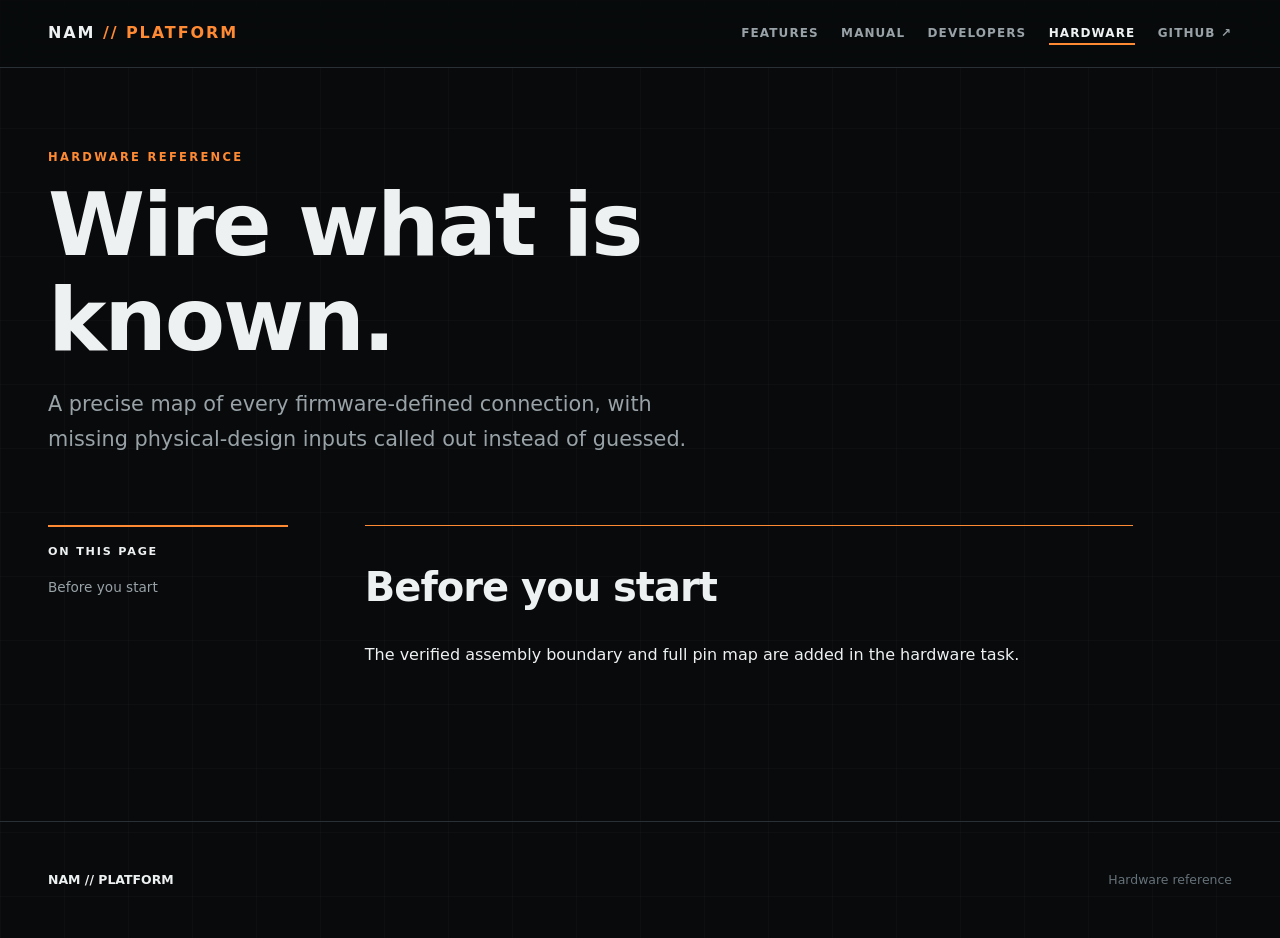
==== site/hardware.html @ f5b3e2e0 "feat: add static project site shell" ====
<!doctype html>
<html lang="en">
<head>
  <meta charset="utf-8">
  <meta name="viewport" content="width=device-width, initial-scale=1">
  <meta name="description" content="Verified pin map and assembly boundary for the NAM Platform Pedal.">
  <title>Hardware Guide · NAM Platform Pedal</title>
  <link rel="stylesheet" href="assets/site.css">
</head>
<body>
  <a class="skip-link" href="#content">Skip to content</a>
  <header class="site-header">
    <a class="wordmark" href="index.html">NAM <span>// PLATFORM</span></a>
    <button class="nav-toggle" type="button" aria-expanded="false" aria-controls="site-nav">Menu</button>
    <nav id="site-nav" aria-label="Primary">
      <a href="index.html">Features</a><a href="manual.html">Manual</a><a href="developers.html">Developers</a><a href="hardware.html" aria-current="page">Hardware</a><a href="https://github.com/balazsbencs/daisy-nam-pedal">GitHub <span aria-hidden="true">↗</span></a>
    </nav>
  </header>
  <main id="content">
    <div class="wrap page-hero"><div class="eyebrow">Hardware reference</div><h1>Wire what is known.</h1><p class="lede">A precise map of every firmware-defined connection, with missing physical-design inputs called out instead of guessed.</p></div>
    <div class="wrap docs-layout"><aside class="toc"><strong>On this page</strong><a href="#before-you-start">Before you start</a></aside><article class="doc-content"><section id="before-you-start"><h2>Before you start</h2><p>The verified assembly boundary and full pin map are added in the hardware task.</p></section></article></div>
  </main>
  <footer class="site-footer"><div class="footer-row"><strong>NAM // PLATFORM</strong><span>Hardware reference</span></div></footer>
  <script src="assets/site.js" defer></script>
</body>
</html>
---- site/assets/site.css ----
:root {
  color-scheme: dark;
  --bg: #080a0c;
  --surface: #101416;
  --surface-2: #171c1f;
  --surface-3: #20262a;
  --line: #293136;
  --line-bright: #424d53;
  --text: #eef1f2;
  --muted: #98a2a7;
  --dim: #667279;
  --orange: #ff8a34;
  --cyan: #4bd4d0;
  --green: #55de91;
  --red: #ff5e57;
  --yellow: #f6cd55;
  --content: 74rem;
  --reading: 48rem;
  --radius: .75rem;
}

* { box-sizing: border-box; }
html { scroll-behavior: smooth; }
body {
  margin: 0;
  background:
    linear-gradient(rgba(255,255,255,.018) 1px, transparent 1px),
    linear-gradient(90deg, rgba(255,255,255,.018) 1px, transparent 1px),
    var(--bg);
  background-size: 4rem 4rem;
  color: var(--text);
  font-family: Inter, ui-sans-serif, system-ui, -apple-system, BlinkMacSystemFont, "Segoe UI", sans-serif;
  line-height: 1.65;
}

img, svg { max-width: 100%; }
a { color: var(--cyan); text-underline-offset: .2em; }
a:hover { color: var(--text); }
button, input { font: inherit; }
:focus-visible { outline: 3px solid var(--orange); outline-offset: 3px; }
::selection { background: var(--cyan); color: #061011; }

.skip-link {
  position: fixed;
  left: 1rem;
  top: -5rem;
  z-index: 100;
  background: var(--orange);
  color: #111;
  padding: .7rem 1rem;
  font-weight: 800;
}
.skip-link:focus { top: 1rem; }

.site-header {
  position: sticky;
  top: 0;
  z-index: 50;
  display: flex;
  align-items: center;
  justify-content: space-between;
  min-height: 4.25rem;
  padding: 0 max(1.25rem, calc((100% - var(--content)) / 2));
  border-bottom: 1px solid var(--line);
  background: rgba(8,10,12,.9);
  backdrop-filter: blur(18px);
}
.wordmark {
  color: var(--text);
  font-weight: 900;
  letter-spacing: .12em;
  text-decoration: none;
}
.wordmark span { color: var(--orange); }
#site-nav { display: flex; gap: 1.4rem; align-items: center; }
#site-nav a {
  color: var(--muted);
  font-size: .75rem;
  font-weight: 750;
  letter-spacing: .09em;
  text-decoration: none;
  text-transform: uppercase;
}
#site-nav a:hover, #site-nav a[aria-current="page"] { color: var(--text); }
#site-nav a[aria-current="page"] { box-shadow: 0 2px var(--orange); }
.nav-toggle {
  display: none;
  min-width: 44px;
  min-height: 44px;
  border: 1px solid var(--line-bright);
  background: var(--surface);
  color: var(--text);
}

main { min-height: 70vh; }
.wrap { width: min(calc(100% - 2.5rem), var(--content)); margin-inline: auto; }
.narrow { width: min(calc(100% - 2.5rem), var(--reading)); margin-inline: auto; }
.section { padding-block: clamp(4rem, 8vw, 7rem); border-top: 1px solid var(--line); }
.section-number, .eyebrow {
  color: var(--orange);
  font-size: .72rem;
  font-weight: 850;
  letter-spacing: .2em;
  text-transform: uppercase;
}
.eyebrow.cyan, .section-number.cyan { color: var(--cyan); }
h1, h2, h3 { margin-top: 0; line-height: 1.08; letter-spacing: -.025em; }
h1 { font-size: clamp(3rem, 8vw, 6.7rem); }
h2 { font-size: clamp(2rem, 4.5vw, 3.8rem); }
h3 { font-size: 1.25rem; }
p.lede { max-width: 43rem; color: var(--muted); font-size: clamp(1.05rem, 2vw, 1.3rem); }
.muted { color: var(--muted); }

.hero { padding-block: clamp(4.5rem, 10vw, 9rem); overflow: hidden; }
.hero-grid { display: grid; grid-template-columns: 1.05fr .95fr; gap: clamp(2.5rem, 7vw, 7rem); align-items: center; }
.hero h1 { margin: .7rem 0 1.2rem; max-width: 8ch; }
.hero-actions { display: flex; flex-wrap: wrap; gap: .75rem; margin-top: 2rem; }
.button {
  display: inline-flex;
  align-items: center;
  justify-content: center;
  min-height: 48px;
  padding: .7rem 1.1rem;
  border: 1px solid var(--cyan);
  color: var(--cyan);
  font-size: .78rem;
  font-weight: 850;
  letter-spacing: .08em;
  text-decoration: none;
  text-transform: uppercase;
}
.button.primary { border-color: var(--orange); background: var(--orange); color: #101010; }
.button:hover { border-color: var(--text); background: var(--text); color: #101010; }

.pedal-preview {
  width: min(100%, 29rem);
  margin-inline: auto;
  padding: 1.5rem;
  border: 1px solid var(--line-bright);
  border-radius: 1.5rem;
  background: linear-gradient(145deg, #30363a, #15191c 58%);
  box-shadow: 0 2.2rem 5rem rgba(0,0,0,.55), inset 0 1px rgba(255,255,255,.08);
}
.preview-knobs { display: grid; grid-template-columns: repeat(5, 1fr); gap: .65rem; }
.preview-knob { color: var(--muted); font-size: .55rem; font-weight: 800; text-align: center; text-transform: uppercase; }
.preview-knob::before {
  content: "";
  display: block;
  width: clamp(2.1rem, 6vw, 3.1rem);
  aspect-ratio: 1;
  margin: 0 auto .4rem;
  border: .5rem solid #b5babd;
  border-radius: 50%;
  background: conic-gradient(from 40deg, #262b2e 0 87%, var(--orange) 87% 90%, #262b2e 90%);
  box-shadow: 0 .2rem .4rem #090a0b;
}
.preview-screen {
  width: 43%;
  aspect-ratio: 3 / 4;
  margin: 2rem auto;
  padding: .75rem;
  border: 2px solid #59666c;
  border-radius: .35rem;
  background: #030506;
  box-shadow: inset 0 0 1.6rem #000;
  font-family: ui-monospace, SFMono-Regular, Menlo, monospace;
}
.screen-head { display: flex; justify-content: space-between; color: var(--dim); font-size: .55rem; }
.screen-badge { padding: .08rem .25rem; background: var(--green); color: #06110a; font-weight: 900; }
.screen-name { margin: .8rem 0; font-size: clamp(.65rem, 2vw, 1rem); font-weight: 800; }
.screen-block { margin-top: .45rem; padding: .42rem; border: 1px solid var(--orange); font-size: .58rem; }
.screen-block.cab { border-color: var(--cyan); }
.screen-block small { display: block; color: var(--orange); }
.screen-block.cab small { color: var(--cyan); }
.preview-switches { display: flex; justify-content: space-around; align-items: end; }
.preview-switch { color: var(--muted); font-size: .55rem; font-weight: 800; text-align: center; text-transform: uppercase; }
.preview-switch::before {
  content: "";
  display: block;
  width: 3.1rem;
  aspect-ratio: 1;
  margin: 0 auto .5rem;
  border: .48rem solid #8f9598;
  border-radius: 50%;
  background: #d7d9da;
  box-shadow: 0 .25rem 0 #565c5f;
}

.proof-grid { display: grid; grid-template-columns: repeat(4, 1fr); border: 1px solid var(--line); border-width: 1px 0; }
.proof { padding: 1.5rem; border-left: 1px solid var(--line); }
.proof:first-child { border-left: 0; }
.proof strong { display: block; font-size: 1.4rem; }
.proof span { color: var(--dim); font-size: .75rem; }

.feature-panel { margin-top: 2rem; padding: clamp(1.5rem, 4vw, 3rem); border: 1px solid var(--line); background: var(--surface); }
.feature-panel-grid, .path-grid { display: grid; grid-template-columns: 1fr 1fr; gap: 1rem; }
.path-card { min-height: 15rem; padding: 2rem; border: 1px solid var(--line); background: var(--surface); text-decoration: none; }
.path-card:hover { border-color: var(--cyan); background: var(--surface-2); }
.path-card.builder:hover { border-color: var(--orange); }
.path-card p { color: var(--muted); }
.path-card .card-link { color: var(--cyan); font-size: .76rem; font-weight: 850; letter-spacing: .1em; text-transform: uppercase; }
.path-card.builder .card-link { color: var(--orange); }

.signal-flow { display: flex; flex-wrap: wrap; gap: .55rem; align-items: center; margin-top: 2rem; }
.signal-flow span { padding: .55rem .7rem; border: 1px solid var(--line-bright); font: 700 .7rem ui-monospace, monospace; }
.signal-flow .amp { border-color: var(--orange); }
.signal-flow .cab { border-color: var(--cyan); }
.signal-flow .fx { border-color: var(--green); }
.signal-flow i { color: var(--dim); font-style: normal; }

.page-hero { padding-block: 5rem 3rem; }
.page-hero h1 { max-width: 11ch; margin: .6rem 0 1.1rem; font-size: clamp(3rem, 7vw, 5.5rem); }
.docs-layout { display: grid; grid-template-columns: 15rem minmax(0, var(--reading)); gap: clamp(2rem, 6vw, 6rem); align-items: start; padding-bottom: 6rem; }
.toc { position: sticky; top: 6rem; padding: 1rem 0; border-top: 2px solid var(--orange); }
.toc strong { display: block; margin-bottom: .65rem; font-size: .7rem; letter-spacing: .16em; text-transform: uppercase; }
.toc a { display: block; padding: .25rem 0; color: var(--muted); font-size: .85rem; text-decoration: none; }
.toc a:hover { color: var(--text); }
.doc-content section { padding: 2.5rem 0; border-top: 1px solid var(--line); scroll-margin-top: 5.5rem; }
.doc-content section:first-child { border-top-color: var(--orange); }
.doc-content h2 { font-size: clamp(1.7rem, 4vw, 2.5rem); }
.doc-content h3 { margin-top: 2rem; }
.doc-content li + li { margin-top: .45rem; }
.doc-content table { width: 100%; border-collapse: collapse; font-size: .88rem; }
.table-wrap { overflow-x: auto; border: 1px solid var(--line); }
th, td { padding: .75rem; border-bottom: 1px solid var(--line); text-align: left; vertical-align: top; }
th { color: var(--orange); font-size: .7rem; letter-spacing: .1em; text-transform: uppercase; }
tr:last-child td { border-bottom: 0; }
code { font-family: ui-monospace, SFMono-Regular, Menlo, monospace; color: #b9f4f1; }
pre { position: relative; overflow-x: auto; padding: 1.25rem; border: 1px solid var(--line); background: #050708; line-height: 1.5; }
.copy-code { position: absolute; top: .5rem; right: .5rem; min-width: 44px; min-height: 36px; border: 1px solid var(--line-bright); background: var(--surface-2); color: var(--muted); font-size: .7rem; }
.callout { margin: 1.5rem 0; padding: 1rem 1.1rem; border-left: 3px solid var(--cyan); background: var(--surface); }
.callout.warning { border-left-color: var(--orange); }
.callout.danger { border-left-color: var(--red); }
.callout strong { display: block; color: var(--text); }

.site-footer { padding: 3rem max(1.25rem, calc((100% - var(--content)) / 2)); border-top: 1px solid var(--line); color: var(--dim); font-size: .78rem; }
.site-footer strong { color: var(--text); }
.footer-row { display: flex; justify-content: space-between; gap: 2rem; }

@media (max-width: 52rem) {
  .nav-toggle { display: block; }
  #site-nav { display: none; position: absolute; top: 4.25rem; left: 0; right: 0; padding: 1.25rem; border-bottom: 1px solid var(--line); background: var(--bg); flex-direction: column; align-items: stretch; }
  #site-nav[data-open] { display: flex; }
  #site-nav a { min-height: 44px; display: flex; align-items: center; }
  .hero-grid, .feature-panel-grid, .docs-layout { grid-template-columns: 1fr; }
  .hero-copy { text-align: center; }
  .hero h1, .hero p { margin-inline: auto; }
  .hero-actions { justify-content: center; }
  .toc { position: static; columns: 2; }
  .proof-grid { grid-template-columns: 1fr 1fr; }
  .proof:nth-child(3) { border-left: 0; border-top: 1px solid var(--line); }
  .proof:nth-child(4) { border-top: 1px solid var(--line); }
}

@media (max-width: 34rem) {
  .wrap, .narrow { width: min(calc(100% - 1.5rem), var(--content)); }
  .hero { padding-top: 3rem; }
  .path-grid, .proof-grid { grid-template-columns: 1fr; }
  .proof { border-left: 0; border-top: 1px solid var(--line); }
  .proof:first-child { border-top: 0; }
  .toc { columns: 1; }
  .preview-knobs { gap: .25rem; }
  .preview-knob::before { border-width: .35rem; }
  .preview-screen { width: 52%; }
  .footer-row { flex-direction: column; }
}

@media (prefers-reduced-motion: reduce) {
  *, *::before, *::after { scroll-behavior: auto !important; animation-duration: .01ms !important; animation-iteration-count: 1 !important; transition-duration: .01ms !important; }
}
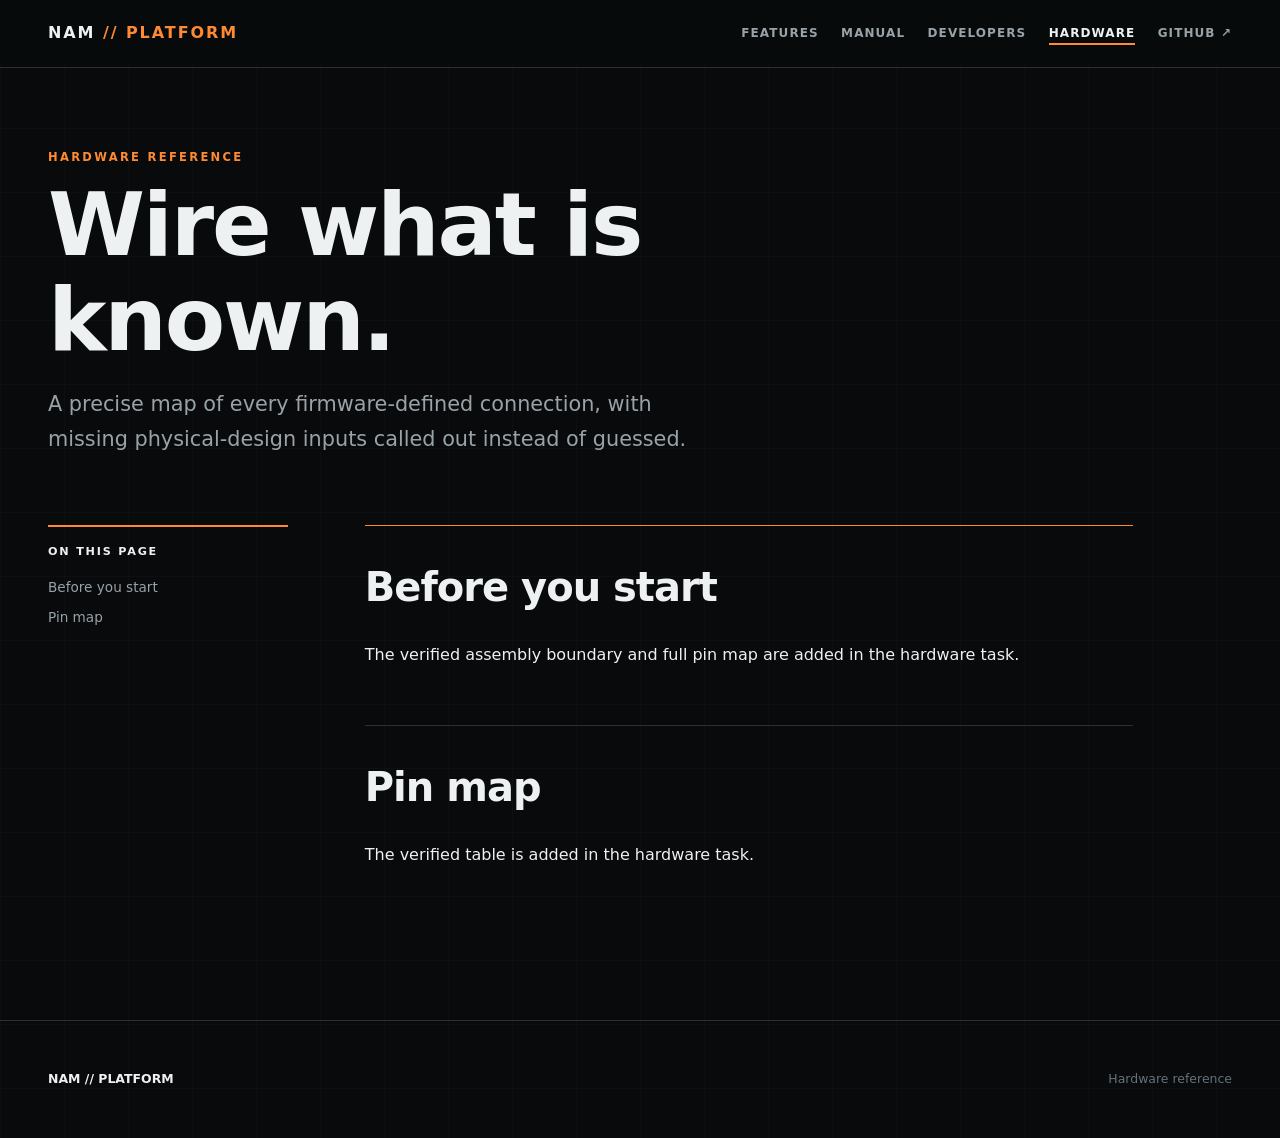
==== commit b2b6e6d1: "feat: add interactive pedal manual" ====
--- a/site/hardware.html
+++ b/site/hardware.html
@@ -18,7 +18,7 @@
   </header>
   <main id="content">
     <div class="wrap page-hero"><div class="eyebrow">Hardware reference</div><h1>Wire what is known.</h1><p class="lede">A precise map of every firmware-defined connection, with missing physical-design inputs called out instead of guessed.</p></div>
-    <div class="wrap docs-layout"><aside class="toc"><strong>On this page</strong><a href="#before-you-start">Before you start</a></aside><article class="doc-content"><section id="before-you-start"><h2>Before you start</h2><p>The verified assembly boundary and full pin map are added in the hardware task.</p></section></article></div>
+    <div class="wrap docs-layout"><aside class="toc"><strong>On this page</strong><a href="#before-you-start">Before you start</a><a href="#pin-map">Pin map</a></aside><article class="doc-content"><section id="before-you-start"><h2>Before you start</h2><p>The verified assembly boundary and full pin map are added in the hardware task.</p></section><section id="pin-map"><h2>Pin map</h2><p>The verified table is added in the hardware task.</p></section></article></div>
   </main>
   <footer class="site-footer"><div class="footer-row"><strong>NAM // PLATFORM</strong><span>Hardware reference</span></div></footer>
   <script src="assets/site.js" defer></script>
--- a/site/assets/site.css
+++ b/site/assets/site.css
@@ -233,6 +233,93 @@
 .callout.danger { border-left-color: var(--red); }
 .callout strong { display: block; color: var(--text); }
 
+.simulator-workbench { display: grid; grid-template-columns: minmax(19rem, 31rem) minmax(15rem, 1fr); gap: clamp(1.5rem, 5vw, 4rem); align-items: start; }
+.pedal {
+  padding: clamp(1rem, 3vw, 1.6rem);
+  border: 1px solid var(--line-bright);
+  border-radius: 1.5rem;
+  background: linear-gradient(145deg, #30363a, #15191c 58%);
+  box-shadow: 0 2rem 4rem rgba(0,0,0,.5), inset 0 1px rgba(255,255,255,.08);
+  touch-action: pan-y;
+}
+.pedal-controls { display: grid; grid-template-columns: repeat(5, minmax(0, 1fr)); gap: .35rem; }
+.encoder-control, .footswitch {
+  min-width: 44px;
+  min-height: 58px;
+  padding: .25rem;
+  border: 0;
+  background: transparent;
+  color: var(--muted);
+  font-size: clamp(.48rem, 1.5vw, .62rem);
+  font-weight: 850;
+  letter-spacing: .05em;
+  text-transform: uppercase;
+  touch-action: none;
+  user-select: none;
+}
+.encoder-control:disabled { opacity: .35; }
+.knob {
+  --turn: 0deg;
+  position: relative;
+  display: block;
+  width: clamp(2.5rem, 8vw, 3.7rem);
+  aspect-ratio: 1;
+  margin: 0 auto .4rem;
+  border: clamp(.38rem, 1.2vw, .58rem) solid #b4b9bc;
+  border-radius: 50%;
+  background: #252a2d;
+  box-shadow: 0 .25rem .45rem #090a0b, inset 0 0 0 1px #151719;
+  transform: rotate(var(--turn));
+}
+.knob::after { content: ""; position: absolute; left: calc(50% - 1px); top: .15rem; width: 2px; height: 32%; background: var(--orange); }
+.control-value { display: block; margin-top: .2rem; color: var(--text); font-family: ui-monospace, monospace; font-size: .62rem; letter-spacing: 0; }
+.pedal-screen {
+  width: min(58%, 15rem);
+  aspect-ratio: 3 / 4;
+  margin: 1.6rem auto;
+  overflow: hidden;
+  padding: clamp(.7rem, 2.2vw, 1rem);
+  border: 2px solid #5a676d;
+  border-radius: .4rem;
+  background: #020405;
+  box-shadow: inset 0 0 1.6rem #000;
+  font-family: ui-monospace, SFMono-Regular, Menlo, monospace;
+  line-height: 1.25;
+}
+.display-header { display: flex; justify-content: space-between; align-items: center; color: var(--dim); font-size: clamp(.52rem, 1.6vw, .7rem); }
+.display-badge { padding: .12rem .3rem; background: var(--green); color: #061109; font-weight: 900; }
+.display-badge.bypass { background: var(--red); color: #180303; }
+.display-title { overflow: hidden; margin: .8rem 0; color: var(--text); font-size: clamp(.75rem, 2.4vw, 1.15rem); font-weight: 900; text-overflow: ellipsis; white-space: nowrap; }
+.display-edited { color: var(--yellow); font-size: .58rem; }
+.display-card { margin-top: .5rem; padding: .5rem; border: 1px solid var(--orange); font-size: clamp(.56rem, 1.7vw, .75rem); }
+.display-card.cab { border-color: var(--cyan); }
+.display-card small { display: block; color: var(--orange); }
+.display-card.cab small { color: var(--cyan); }
+.display-meters { display: grid; grid-template-columns: repeat(5, 1fr); gap: .25rem; height: 3.5rem; margin-top: .65rem; align-items: end; }
+.display-meter { position: relative; height: 100%; border: 1px solid #253035; }
+.display-meter::after { content: ""; position: absolute; inset: auto 2px 2px; height: var(--meter, 20%); background: var(--green); }
+.display-meter:first-child::after, .display-meter:last-child::after { background: var(--cyan); }
+.display-meter span { position: absolute; bottom: -1rem; left: 50%; color: var(--dim); font-size: .42rem; transform: translateX(-50%); }
+.display-list { margin: .6rem -.3rem 0; padding: 0; list-style: none; font-size: clamp(.56rem, 1.8vw, .75rem); }
+.display-list li { overflow: hidden; padding: .35rem .45rem; text-overflow: ellipsis; white-space: nowrap; }
+.display-list li.active { border-left: 3px solid var(--green); background: #11181a; color: var(--green); }
+.display-list li.editing { border-left-color: var(--cyan); color: var(--cyan); }
+.display-list small { display: block; color: var(--dim); }
+.display-tuner { display: grid; place-items: center; height: 80%; text-align: center; }
+.display-note { font-size: clamp(2rem, 8vw, 4rem); font-weight: 900; }
+.tuner-track { position: relative; width: 100%; height: 2px; margin: 1rem 0; background: var(--dim); }
+.tuner-track::before { content: ""; position: absolute; left: calc(50% - 1px); top: -.5rem; width: 2px; height: 1rem; background: var(--green); }
+.pedal-switches { display: grid; grid-template-columns: 1fr auto 1fr; gap: 1rem; align-items: end; }
+.footswitch::before { content: ""; display: block; width: 3.5rem; aspect-ratio: 1; margin: 0 auto .55rem; border: .5rem solid #8f9598; border-radius: 50%; background: #d7d9da; box-shadow: 0 .28rem 0 #565c5f; }
+.footswitch[data-pressed]::before { transform: translateY(.2rem); box-shadow: 0 .08rem 0 #565c5f; }
+.pedal-mark { align-self: center; color: var(--orange); font-size: .75rem; font-weight: 900; letter-spacing: .14em; }
+.simulator-side { position: sticky; top: 6rem; }
+.mode-panel { padding: 1.4rem; border-left: 3px solid var(--orange); background: var(--surface); }
+.mode-panel ul { padding-left: 1.2rem; }
+.mode-panel li + li { margin-top: .4rem; }
+.demo-note { color: var(--muted); font-size: .8rem; }
+.reset-demo { min-width: 44px; min-height: 44px; margin-top: 1rem; border: 1px solid var(--line-bright); background: transparent; color: var(--muted); font-size: .72rem; font-weight: 800; letter-spacing: .08em; text-transform: uppercase; }
+
 .site-footer { padding: 3rem max(1.25rem, calc((100% - var(--content)) / 2)); border-top: 1px solid var(--line); color: var(--dim); font-size: .78rem; }
 .site-footer strong { color: var(--text); }
 .footer-row { display: flex; justify-content: space-between; gap: 2rem; }
@@ -242,11 +329,12 @@
   #site-nav { display: none; position: absolute; top: 4.25rem; left: 0; right: 0; padding: 1.25rem; border-bottom: 1px solid var(--line); background: var(--bg); flex-direction: column; align-items: stretch; }
   #site-nav[data-open] { display: flex; }
   #site-nav a { min-height: 44px; display: flex; align-items: center; }
-  .hero-grid, .feature-panel-grid, .docs-layout { grid-template-columns: 1fr; }
+  .hero-grid, .feature-panel-grid, .docs-layout, .simulator-workbench { grid-template-columns: minmax(0, 1fr); }
   .hero-copy { text-align: center; }
   .hero h1, .hero p { margin-inline: auto; }
   .hero-actions { justify-content: center; }
   .toc { position: static; columns: 2; }
+  .simulator-side { position: static; }
   .proof-grid { grid-template-columns: 1fr 1fr; }
   .proof:nth-child(3) { border-left: 0; border-top: 1px solid var(--line); }
   .proof:nth-child(4) { border-top: 1px solid var(--line); }
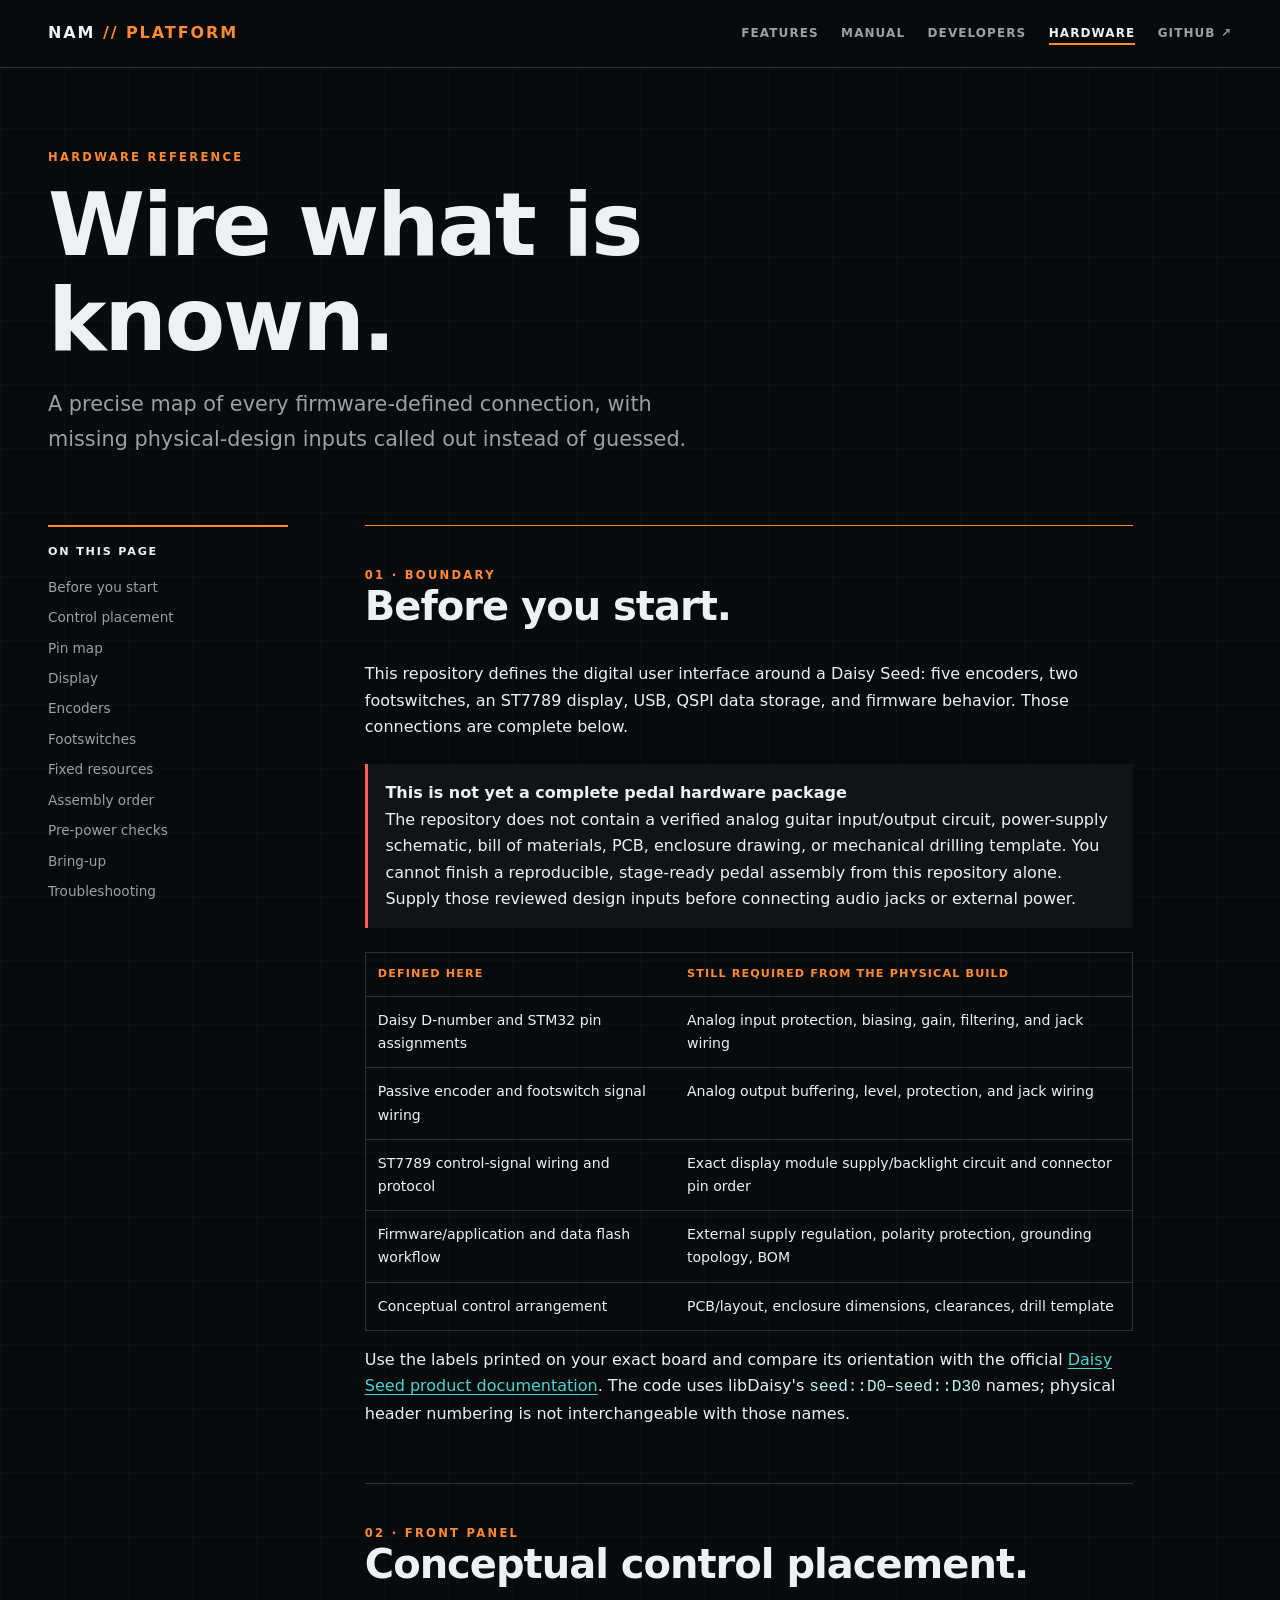
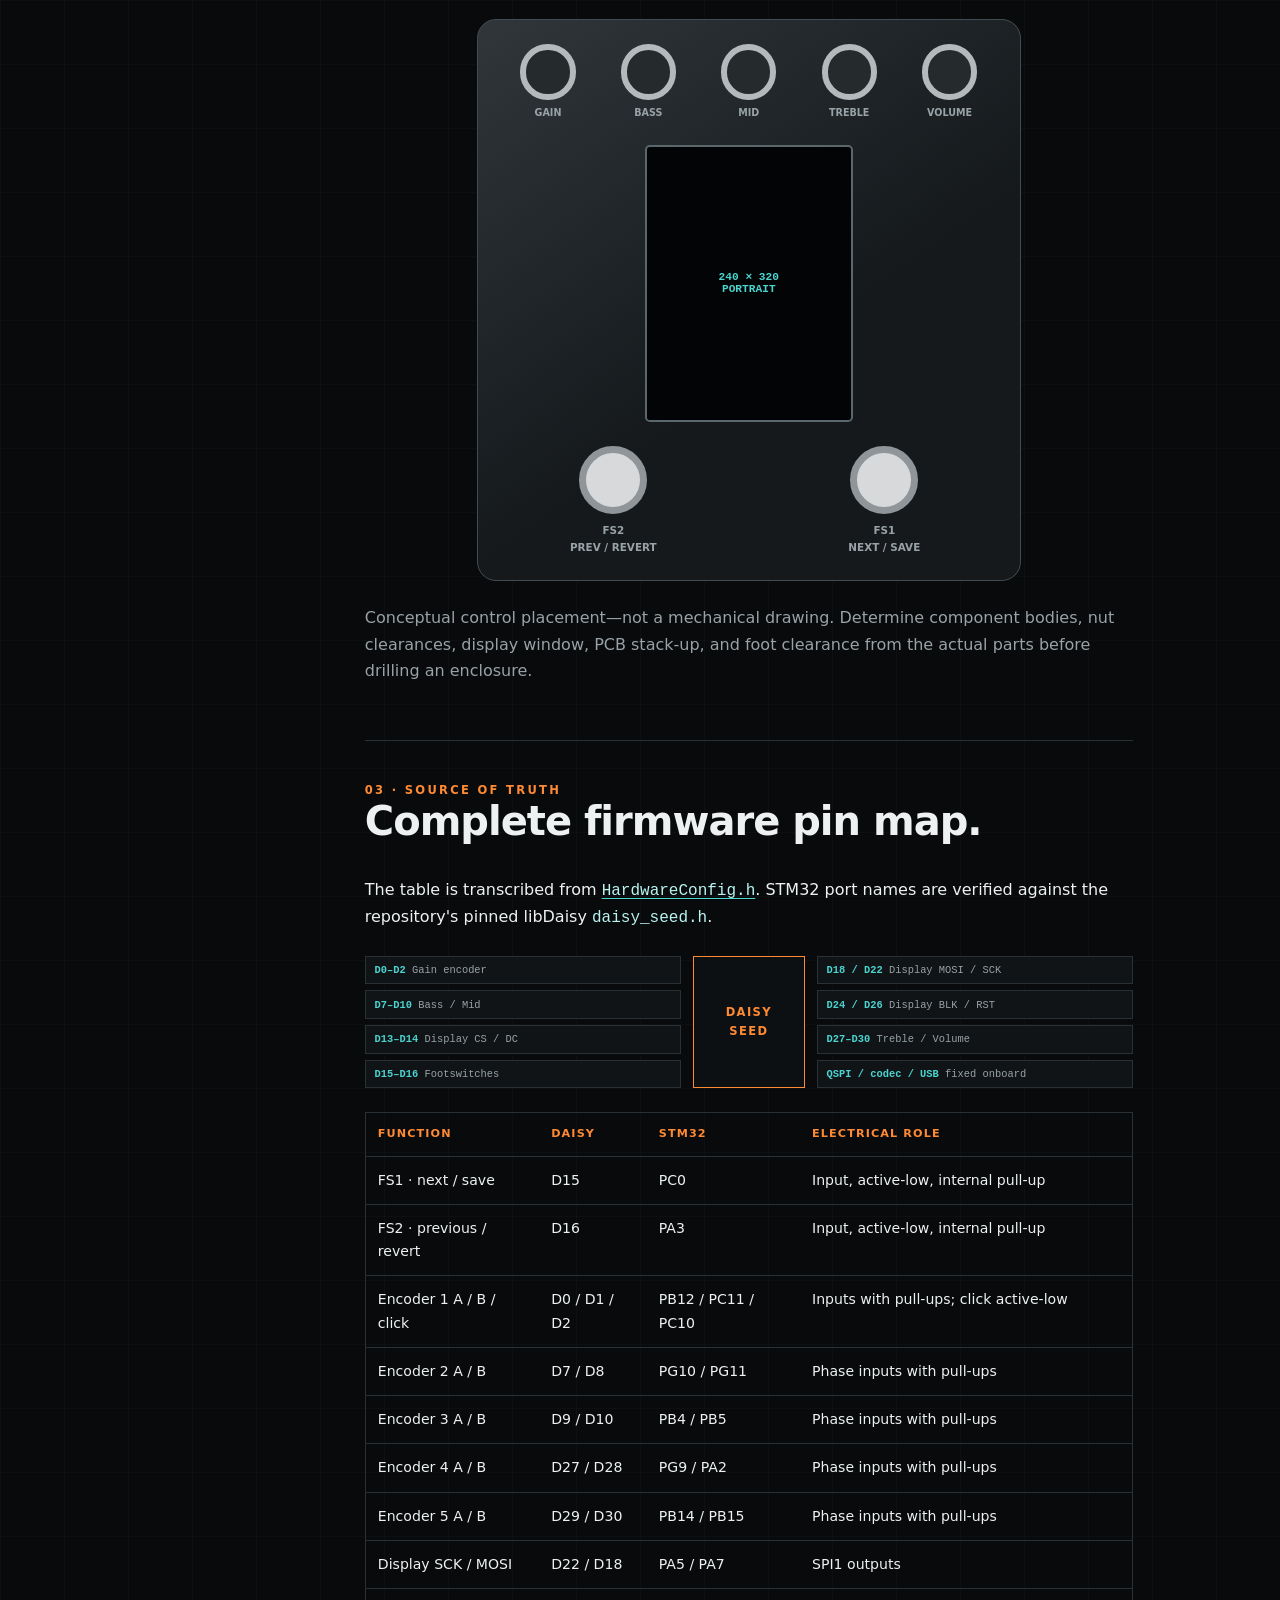
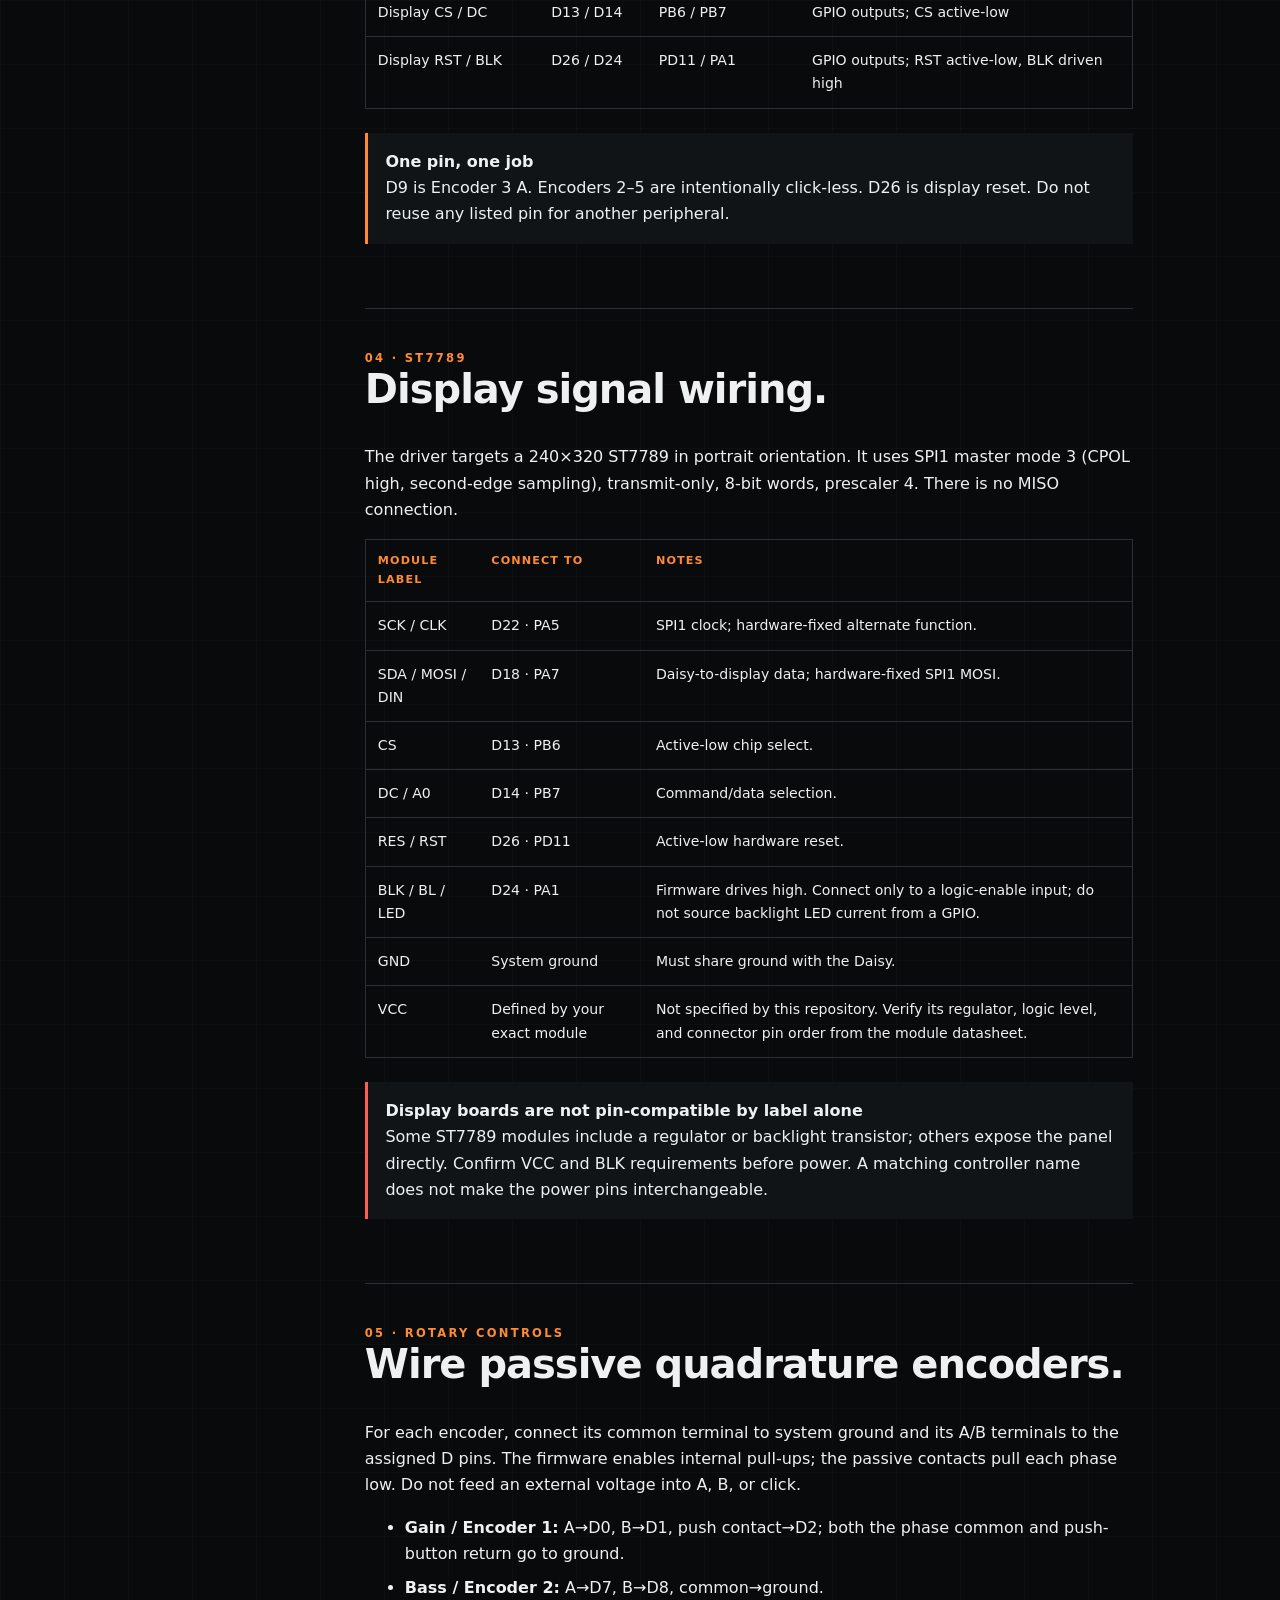
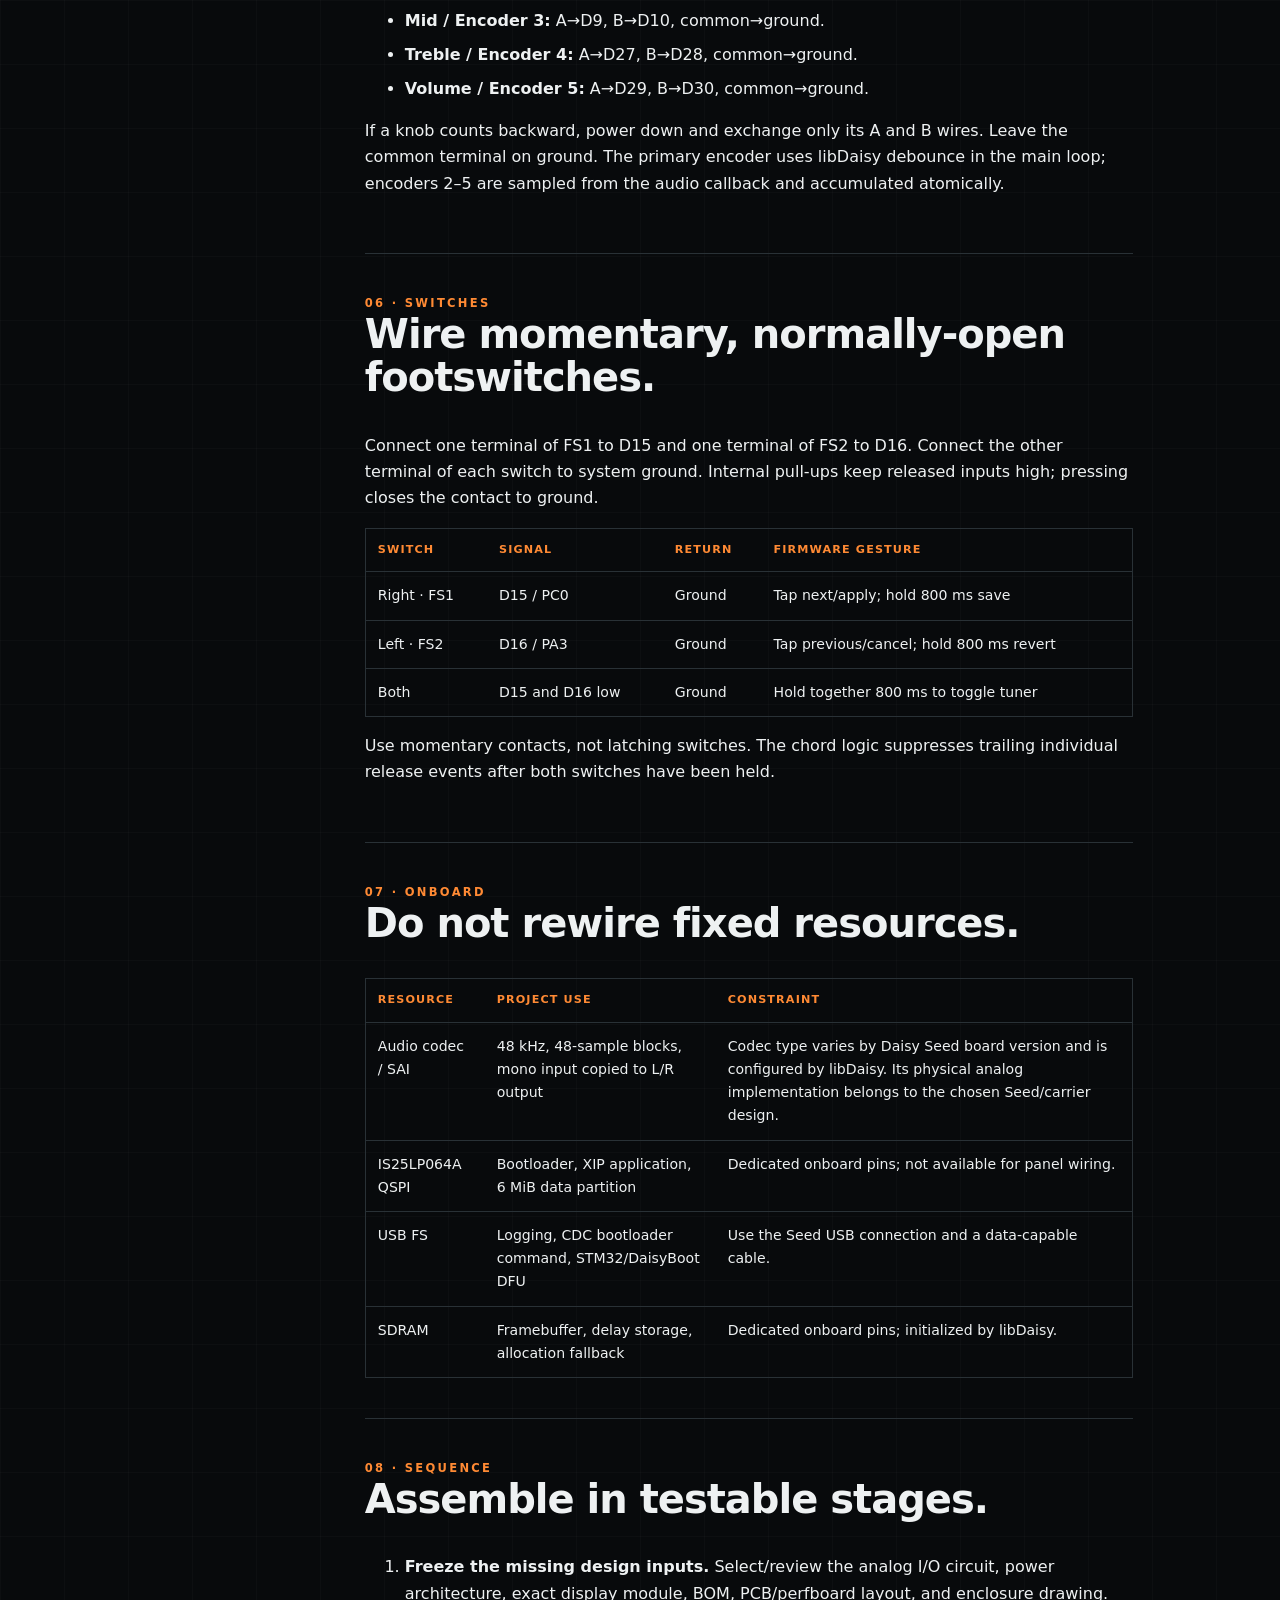
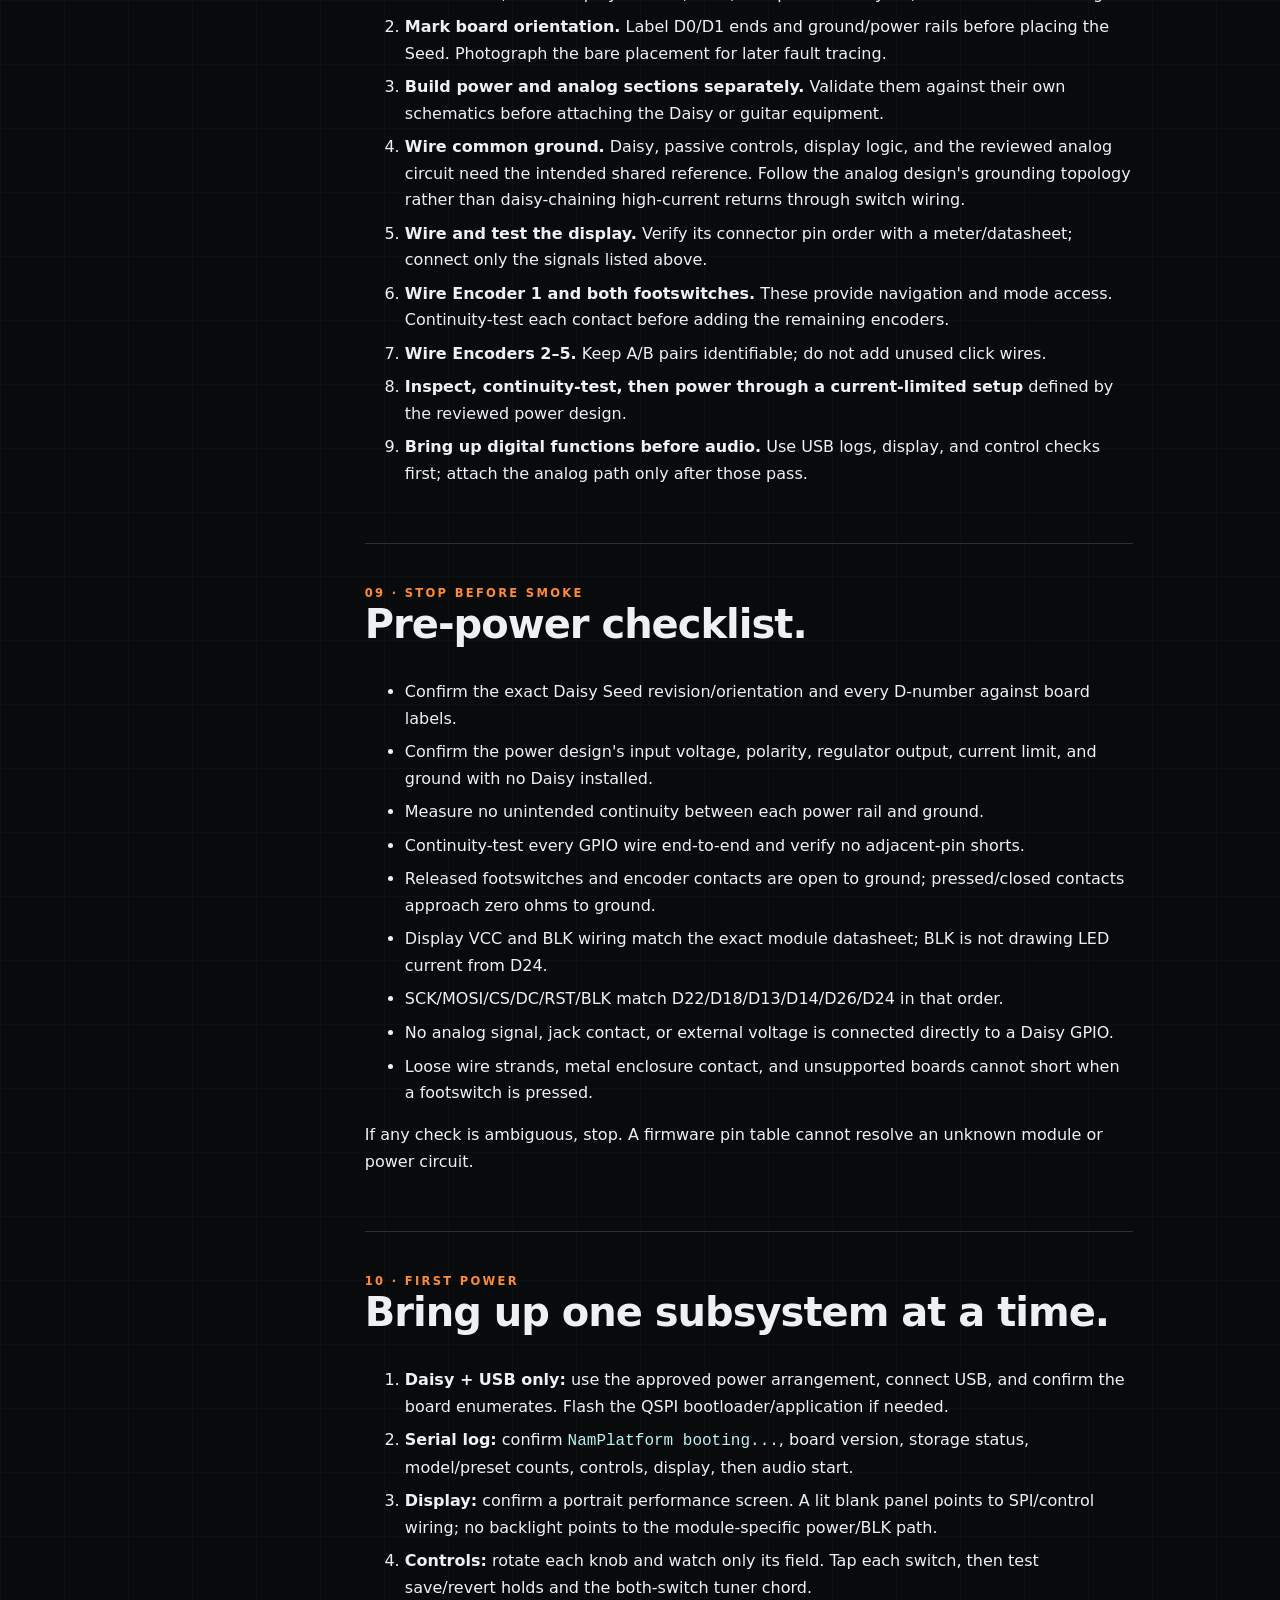
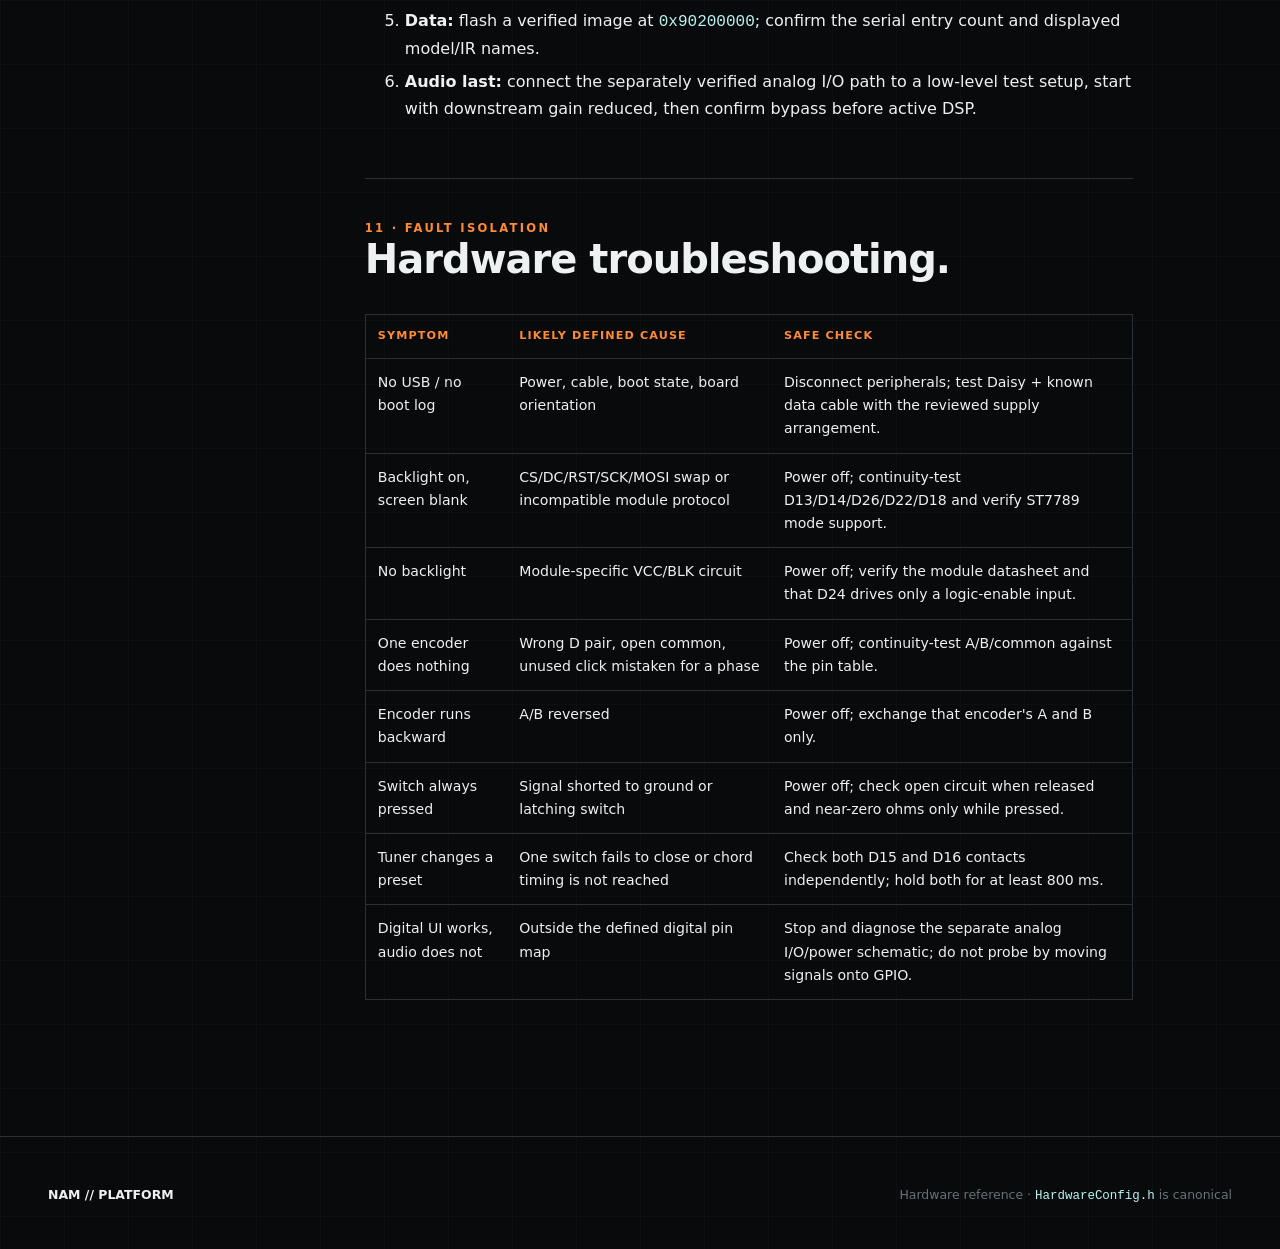
==== commit 9523a0a2: "docs: add verified hardware website guide" ====
--- a/site/hardware.html
+++ b/site/hardware.html
@@ -3,7 +3,7 @@
 <head>
   <meta charset="utf-8">
   <meta name="viewport" content="width=device-width, initial-scale=1">
-  <meta name="description" content="Verified pin map and assembly boundary for the NAM Platform Pedal.">
+  <meta name="description" content="Verified pin map, wiring rules, and assembly boundary for the NAM Platform Pedal.">
   <title>Hardware Guide · NAM Platform Pedal</title>
   <link rel="stylesheet" href="assets/site.css">
 </head>
@@ -16,11 +16,193 @@
       <a href="index.html">Features</a><a href="manual.html">Manual</a><a href="developers.html">Developers</a><a href="hardware.html" aria-current="page">Hardware</a><a href="https://github.com/balazsbencs/daisy-nam-pedal">GitHub <span aria-hidden="true">↗</span></a>
     </nav>
   </header>
+
   <main id="content">
-    <div class="wrap page-hero"><div class="eyebrow">Hardware reference</div><h1>Wire what is known.</h1><p class="lede">A precise map of every firmware-defined connection, with missing physical-design inputs called out instead of guessed.</p></div>
-    <div class="wrap docs-layout"><aside class="toc"><strong>On this page</strong><a href="#before-you-start">Before you start</a><a href="#pin-map">Pin map</a></aside><article class="doc-content"><section id="before-you-start"><h2>Before you start</h2><p>The verified assembly boundary and full pin map are added in the hardware task.</p></section><section id="pin-map"><h2>Pin map</h2><p>The verified table is added in the hardware task.</p></section></article></div>
+    <div class="wrap page-hero">
+      <div class="eyebrow">Hardware reference</div>
+      <h1>Wire what is known.</h1>
+      <p class="lede">A precise map of every firmware-defined connection, with missing physical-design inputs called out instead of guessed.</p>
+    </div>
+
+    <div class="wrap docs-layout">
+      <aside class="toc">
+        <strong>On this page</strong>
+        <a href="#before-you-start">Before you start</a><a href="#placement">Control placement</a><a href="#pin-map">Pin map</a><a href="#display">Display</a><a href="#encoders">Encoders</a><a href="#footswitches">Footswitches</a><a href="#fixed-resources">Fixed resources</a><a href="#assembly">Assembly order</a><a href="#pre-power">Pre-power checks</a><a href="#bring-up">Bring-up</a><a href="#hardware-troubleshooting">Troubleshooting</a>
+      </aside>
+
+      <article class="doc-content">
+        <section id="before-you-start">
+          <div class="section-number">01 · Boundary</div>
+          <h2>Before you start.</h2>
+          <p>This repository defines the digital user interface around a Daisy Seed: five encoders, two footswitches, an ST7789 display, USB, QSPI data storage, and firmware behavior. Those connections are complete below.</p>
+          <div class="callout danger"><strong>This is not yet a complete pedal hardware package</strong>The repository does not contain a verified analog guitar input/output circuit, power-supply schematic, bill of materials, PCB, enclosure drawing, or mechanical drilling template. You cannot finish a reproducible, stage-ready pedal assembly from this repository alone. Supply those reviewed design inputs before connecting audio jacks or external power.</div>
+          <div class="table-wrap"><table><thead><tr><th>Defined here</th><th>Still required from the physical build</th></tr></thead><tbody>
+            <tr><td>Daisy D-number and STM32 pin assignments</td><td>Analog input protection, biasing, gain, filtering, and jack wiring</td></tr>
+            <tr><td>Passive encoder and footswitch signal wiring</td><td>Analog output buffering, level, protection, and jack wiring</td></tr>
+            <tr><td>ST7789 control-signal wiring and protocol</td><td>Exact display module supply/backlight circuit and connector pin order</td></tr>
+            <tr><td>Firmware/application and data flash workflow</td><td>External supply regulation, polarity protection, grounding topology, BOM</td></tr>
+            <tr><td>Conceptual control arrangement</td><td>PCB/layout, enclosure dimensions, clearances, drill template</td></tr>
+          </tbody></table></div>
+          <p>Use the labels printed on your exact board and compare its orientation with the official <a href="https://daisy.audio/products/daisy-seed">Daisy Seed product documentation</a>. The code uses libDaisy's <code>seed::D0</code>–<code>seed::D30</code> names; physical header numbering is not interchangeable with those names.</p>
+        </section>
+
+        <section id="placement">
+          <div class="section-number">02 · Front panel</div>
+          <h2>Conceptual control placement.</h2>
+          <div class="control-layout" role="img" aria-label="Five encoders across the top, portrait display centered, previous and next footswitches across the bottom">
+            <div class="control-layout-knobs"><div class="layout-control">Gain</div><div class="layout-control">Bass</div><div class="layout-control">Mid</div><div class="layout-control">Treble</div><div class="layout-control">Volume</div></div>
+            <div class="layout-screen">240 × 320<br>PORTRAIT</div>
+            <div class="control-layout-switches"><div class="layout-switch">FS2<br>Prev / Revert</div><div class="layout-switch">FS1<br>Next / Save</div></div>
+          </div>
+          <p class="muted">Conceptual control placement—not a mechanical drawing. Determine component bodies, nut clearances, display window, PCB stack-up, and foot clearance from the actual parts before drilling an enclosure.</p>
+        </section>
+
+        <section id="pin-map">
+          <div class="section-number">03 · Source of truth</div>
+          <h2>Complete firmware pin map.</h2>
+          <p>The table is transcribed from <a href="https://github.com/balazsbencs/daisy-nam-pedal/blob/main/HardwareConfig.h"><code>HardwareConfig.h</code></a>. STM32 port names are verified against the repository's pinned libDaisy <code>daisy_seed.h</code>.</p>
+          <div class="pin-map" role="img" aria-label="Daisy Seed connection groups by D-number">
+            <div class="pin-column"><div class="pin-label"><strong>D0–D2</strong> Gain encoder</div><div class="pin-label"><strong>D7–D10</strong> Bass / Mid</div><div class="pin-label"><strong>D13–D14</strong> Display CS / DC</div><div class="pin-label"><strong>D15–D16</strong> Footswitches</div></div>
+            <div class="seed-chip">DAISY<br>SEED</div>
+            <div class="pin-column"><div class="pin-label"><strong>D18 / D22</strong> Display MOSI / SCK</div><div class="pin-label"><strong>D24 / D26</strong> Display BLK / RST</div><div class="pin-label"><strong>D27–D30</strong> Treble / Volume</div><div class="pin-label"><strong>QSPI / codec / USB</strong> fixed onboard</div></div>
+          </div>
+          <div class="table-wrap"><table><thead><tr><th>Function</th><th>Daisy</th><th>STM32</th><th>Electrical role</th></tr></thead><tbody>
+            <tr><td>FS1 · next / save</td><td>D15</td><td>PC0</td><td>Input, active-low, internal pull-up</td></tr>
+            <tr><td>FS2 · previous / revert</td><td>D16</td><td>PA3</td><td>Input, active-low, internal pull-up</td></tr>
+            <tr><td>Encoder 1 A / B / click</td><td>D0 / D1 / D2</td><td>PB12 / PC11 / PC10</td><td>Inputs with pull-ups; click active-low</td></tr>
+            <tr><td>Encoder 2 A / B</td><td>D7 / D8</td><td>PG10 / PG11</td><td>Phase inputs with pull-ups</td></tr>
+            <tr><td>Encoder 3 A / B</td><td>D9 / D10</td><td>PB4 / PB5</td><td>Phase inputs with pull-ups</td></tr>
+            <tr><td>Encoder 4 A / B</td><td>D27 / D28</td><td>PG9 / PA2</td><td>Phase inputs with pull-ups</td></tr>
+            <tr><td>Encoder 5 A / B</td><td>D29 / D30</td><td>PB14 / PB15</td><td>Phase inputs with pull-ups</td></tr>
+            <tr><td>Display SCK / MOSI</td><td>D22 / D18</td><td>PA5 / PA7</td><td>SPI1 outputs</td></tr>
+            <tr><td>Display CS / DC</td><td>D13 / D14</td><td>PB6 / PB7</td><td>GPIO outputs; CS active-low</td></tr>
+            <tr><td>Display RST / BLK</td><td>D26 / D24</td><td>PD11 / PA1</td><td>GPIO outputs; RST active-low, BLK driven high</td></tr>
+          </tbody></table></div>
+          <div class="callout warning"><strong>One pin, one job</strong>
+            D9 is Encoder 3 A.
+            Encoders 2–5 are intentionally click-less. D26 is display reset. Do not reuse any listed pin for another peripheral.
+          </div>
+        </section>
+
+        <section id="display">
+          <div class="section-number">04 · ST7789</div>
+          <h2>Display signal wiring.</h2>
+          <p>The driver targets a 240×320 ST7789 in portrait orientation. It uses SPI1 master mode 3 (CPOL high, second-edge sampling), transmit-only, 8-bit words, prescaler 4. There is no MISO connection.</p>
+          <div class="table-wrap"><table><thead><tr><th>Module label</th><th>Connect to</th><th>Notes</th></tr></thead><tbody>
+            <tr><td>SCK / CLK</td><td>D22 · PA5</td><td>SPI1 clock; hardware-fixed alternate function.</td></tr>
+            <tr><td>SDA / MOSI / DIN</td><td>D18 · PA7</td><td>Daisy-to-display data; hardware-fixed SPI1 MOSI.</td></tr>
+            <tr><td>CS</td><td>D13 · PB6</td><td>Active-low chip select.</td></tr>
+            <tr><td>DC / A0</td><td>D14 · PB7</td><td>Command/data selection.</td></tr>
+            <tr><td>RES / RST</td><td>D26 · PD11</td><td>Active-low hardware reset.</td></tr>
+            <tr><td>BLK / BL / LED</td><td>D24 · PA1</td><td>Firmware drives high. Connect only to a logic-enable input; do not source backlight LED current from a GPIO.</td></tr>
+            <tr><td>GND</td><td>System ground</td><td>Must share ground with the Daisy.</td></tr>
+            <tr><td>VCC</td><td>Defined by your exact module</td><td>Not specified by this repository. Verify its regulator, logic level, and connector pin order from the module datasheet.</td></tr>
+          </tbody></table></div>
+          <div class="callout danger"><strong>Display boards are not pin-compatible by label alone</strong>Some ST7789 modules include a regulator or backlight transistor; others expose the panel directly. Confirm VCC and BLK requirements before power. A matching controller name does not make the power pins interchangeable.</div>
+        </section>
+
+        <section id="encoders">
+          <div class="section-number">05 · Rotary controls</div>
+          <h2>Wire passive quadrature encoders.</h2>
+          <p>For each encoder, connect its common terminal to system ground and its A/B terminals to the assigned D pins. The firmware enables internal pull-ups; the passive contacts pull each phase low. Do not feed an external voltage into A, B, or click.</p>
+          <ul>
+            <li><strong>Gain / Encoder 1:</strong> A→D0, B→D1, push contact→D2; both the phase common and push-button return go to ground.</li>
+            <li><strong>Bass / Encoder 2:</strong> A→D7, B→D8, common→ground.</li>
+            <li><strong>Mid / Encoder 3:</strong> A→D9, B→D10, common→ground.</li>
+            <li><strong>Treble / Encoder 4:</strong> A→D27, B→D28, common→ground.</li>
+            <li><strong>Volume / Encoder 5:</strong> A→D29, B→D30, common→ground.</li>
+          </ul>
+          <p>If a knob counts backward, power down and exchange only its A and B wires. Leave the common terminal on ground. The primary encoder uses libDaisy debounce in the main loop; encoders 2–5 are sampled from the audio callback and accumulated atomically.</p>
+        </section>
+
+        <section id="footswitches">
+          <div class="section-number">06 · Switches</div>
+          <h2>Wire momentary, normally-open footswitches.</h2>
+          <p>Connect one terminal of FS1 to D15 and one terminal of FS2 to D16. Connect the other terminal of each switch to system ground. Internal pull-ups keep released inputs high; pressing closes the contact to ground.</p>
+          <div class="table-wrap"><table><thead><tr><th>Switch</th><th>Signal</th><th>Return</th><th>Firmware gesture</th></tr></thead><tbody>
+            <tr><td>Right · FS1</td><td>D15 / PC0</td><td>Ground</td><td>Tap next/apply; hold 800 ms save</td></tr>
+            <tr><td>Left · FS2</td><td>D16 / PA3</td><td>Ground</td><td>Tap previous/cancel; hold 800 ms revert</td></tr>
+            <tr><td>Both</td><td>D15 and D16 low</td><td>Ground</td><td>Hold together 800 ms to toggle tuner</td></tr>
+          </tbody></table></div>
+          <p>Use momentary contacts, not latching switches. The chord logic suppresses trailing individual release events after both switches have been held.</p>
+        </section>
+
+        <section id="fixed-resources">
+          <div class="section-number">07 · Onboard</div>
+          <h2>Do not rewire fixed resources.</h2>
+          <div class="table-wrap"><table><thead><tr><th>Resource</th><th>Project use</th><th>Constraint</th></tr></thead><tbody>
+            <tr><td>Audio codec / SAI</td><td>48 kHz, 48-sample blocks, mono input copied to L/R output</td><td>Codec type varies by Daisy Seed board version and is configured by libDaisy. Its physical analog implementation belongs to the chosen Seed/carrier design.</td></tr>
+            <tr><td>IS25LP064A QSPI</td><td>Bootloader, XIP application, 6 MiB data partition</td><td>Dedicated onboard pins; not available for panel wiring.</td></tr>
+            <tr><td>USB FS</td><td>Logging, CDC bootloader command, STM32/DaisyBoot DFU</td><td>Use the Seed USB connection and a data-capable cable.</td></tr>
+            <tr><td>SDRAM</td><td>Framebuffer, delay storage, allocation fallback</td><td>Dedicated onboard pins; initialized by libDaisy.</td></tr>
+          </tbody></table></div>
+        </section>
+
+        <section id="assembly">
+          <div class="section-number">08 · Sequence</div>
+          <h2>Assemble in testable stages.</h2>
+          <ol>
+            <li><strong>Freeze the missing design inputs.</strong> Select/review the analog I/O circuit, power architecture, exact display module, BOM, PCB/perfboard layout, and enclosure drawing.</li>
+            <li><strong>Mark board orientation.</strong> Label D0/D1 ends and ground/power rails before placing the Seed. Photograph the bare placement for later fault tracing.</li>
+            <li><strong>Build power and analog sections separately.</strong> Validate them against their own schematics before attaching the Daisy or guitar equipment.</li>
+            <li><strong>Wire common ground.</strong> Daisy, passive controls, display logic, and the reviewed analog circuit need the intended shared reference. Follow the analog design's grounding topology rather than daisy-chaining high-current returns through switch wiring.</li>
+            <li><strong>Wire and test the display.</strong> Verify its connector pin order with a meter/datasheet; connect only the signals listed above.</li>
+            <li><strong>Wire Encoder 1 and both footswitches.</strong> These provide navigation and mode access. Continuity-test each contact before adding the remaining encoders.</li>
+            <li><strong>Wire Encoders 2–5.</strong> Keep A/B pairs identifiable; do not add unused click wires.</li>
+            <li><strong>Inspect, continuity-test, then power through a current-limited setup</strong> defined by the reviewed power design.</li>
+            <li><strong>Bring up digital functions before audio.</strong> Use USB logs, display, and control checks first; attach the analog path only after those pass.</li>
+          </ol>
+        </section>
+
+        <section id="pre-power">
+          <div class="section-number">09 · Stop before smoke</div>
+          <h2>Pre-power checklist.</h2>
+          <ul>
+            <li>Confirm the exact Daisy Seed revision/orientation and every D-number against board labels.</li>
+            <li>Confirm the power design's input voltage, polarity, regulator output, current limit, and ground with no Daisy installed.</li>
+            <li>Measure no unintended continuity between each power rail and ground.</li>
+            <li>Continuity-test every GPIO wire end-to-end and verify no adjacent-pin shorts.</li>
+            <li>Released footswitches and encoder contacts are open to ground; pressed/closed contacts approach zero ohms to ground.</li>
+            <li>Display VCC and BLK wiring match the exact module datasheet; BLK is not drawing LED current from D24.</li>
+            <li>SCK/MOSI/CS/DC/RST/BLK match D22/D18/D13/D14/D26/D24 in that order.</li>
+            <li>No analog signal, jack contact, or external voltage is connected directly to a Daisy GPIO.</li>
+            <li>Loose wire strands, metal enclosure contact, and unsupported boards cannot short when a footswitch is pressed.</li>
+          </ul>
+          <p>If any check is ambiguous, stop. A firmware pin table cannot resolve an unknown module or power circuit.</p>
+        </section>
+
+        <section id="bring-up">
+          <div class="section-number">10 · First power</div>
+          <h2>Bring up one subsystem at a time.</h2>
+          <ol>
+            <li><strong>Daisy + USB only:</strong> use the approved power arrangement, connect USB, and confirm the board enumerates. Flash the QSPI bootloader/application if needed.</li>
+            <li><strong>Serial log:</strong> confirm <code>NamPlatform booting...</code>, board version, storage status, model/preset counts, controls, display, then audio start.</li>
+            <li><strong>Display:</strong> confirm a portrait performance screen. A lit blank panel points to SPI/control wiring; no backlight points to the module-specific power/BLK path.</li>
+            <li><strong>Controls:</strong> rotate each knob and watch only its field. Tap each switch, then test save/revert holds and the both-switch tuner chord.</li>
+            <li><strong>Data:</strong> flash a verified image at <code>0x90200000</code>; confirm the serial entry count and displayed model/IR names.</li>
+            <li><strong>Audio last:</strong> connect the separately verified analog I/O path to a low-level test setup, start with downstream gain reduced, then confirm bypass before active DSP.</li>
+          </ol>
+        </section>
+
+        <section id="hardware-troubleshooting">
+          <div class="section-number">11 · Fault isolation</div>
+          <h2>Hardware troubleshooting.</h2>
+          <div class="table-wrap"><table><thead><tr><th>Symptom</th><th>Likely defined cause</th><th>Safe check</th></tr></thead><tbody>
+            <tr><td>No USB / no boot log</td><td>Power, cable, boot state, board orientation</td><td>Disconnect peripherals; test Daisy + known data cable with the reviewed supply arrangement.</td></tr>
+            <tr><td>Backlight on, screen blank</td><td>CS/DC/RST/SCK/MOSI swap or incompatible module protocol</td><td>Power off; continuity-test D13/D14/D26/D22/D18 and verify ST7789 mode support.</td></tr>
+            <tr><td>No backlight</td><td>Module-specific VCC/BLK circuit</td><td>Power off; verify the module datasheet and that D24 drives only a logic-enable input.</td></tr>
+            <tr><td>One encoder does nothing</td><td>Wrong D pair, open common, unused click mistaken for a phase</td><td>Power off; continuity-test A/B/common against the pin table.</td></tr>
+            <tr><td>Encoder runs backward</td><td>A/B reversed</td><td>Power off; exchange that encoder's A and B only.</td></tr>
+            <tr><td>Switch always pressed</td><td>Signal shorted to ground or latching switch</td><td>Power off; check open circuit when released and near-zero ohms only while pressed.</td></tr>
+            <tr><td>Tuner changes a preset</td><td>One switch fails to close or chord timing is not reached</td><td>Check both D15 and D16 contacts independently; hold both for at least 800 ms.</td></tr>
+            <tr><td>Digital UI works, audio does not</td><td>Outside the defined digital pin map</td><td>Stop and diagnose the separate analog I/O/power schematic; do not probe by moving signals onto GPIO.</td></tr>
+          </tbody></table></div>
+        </section>
+      </article>
+    </div>
   </main>
-  <footer class="site-footer"><div class="footer-row"><strong>NAM // PLATFORM</strong><span>Hardware reference</span></div></footer>
+
+  <footer class="site-footer"><div class="footer-row"><strong>NAM // PLATFORM</strong><span>Hardware reference · <code>HardwareConfig.h</code> is canonical</span></div></footer>
   <script src="assets/site.js" defer></script>
 </body>
 </html>
--- a/site/assets/site.css
+++ b/site/assets/site.css
@@ -319,6 +319,19 @@
 .mode-panel li + li { margin-top: .4rem; }
 .demo-note { color: var(--muted); font-size: .8rem; }
 .reset-demo { min-width: 44px; min-height: 44px; margin-top: 1rem; border: 1px solid var(--line-bright); background: transparent; color: var(--muted); font-size: .72rem; font-weight: 800; letter-spacing: .08em; text-transform: uppercase; }
+.control-layout { max-width: 34rem; margin: 1.5rem auto; padding: 1.5rem; border: 1px solid var(--line-bright); border-radius: 1.2rem; background: linear-gradient(145deg, #30363a, #15191c 58%); }
+.control-layout-knobs { display: grid; grid-template-columns: repeat(5, 1fr); gap: .5rem; }
+.layout-control { text-align: center; color: var(--muted); font-size: .6rem; font-weight: 800; text-transform: uppercase; }
+.layout-control::before { content: ""; display: block; width: 2.7rem; max-width: 90%; aspect-ratio: 1; margin: 0 auto .35rem; border: .4rem solid #b4b9bc; border-radius: 50%; background: #252a2d; }
+.layout-screen { width: 42%; aspect-ratio: 3 / 4; display: grid; place-items: center; margin: 1.5rem auto; border: 2px solid #5a676d; border-radius: .3rem; background: #020405; color: var(--cyan); font: 800 .7rem ui-monospace, monospace; text-align: center; }
+.control-layout-switches { display: grid; grid-template-columns: 1fr 1fr; gap: 3rem; }
+.layout-switch { text-align: center; color: var(--muted); font-size: .65rem; font-weight: 800; text-transform: uppercase; }
+.layout-switch::before { content: ""; display: block; width: 3.4rem; aspect-ratio: 1; margin: 0 auto .5rem; border: .48rem solid #8f9598; border-radius: 50%; background: #d7d9da; }
+.pin-map { display: grid; grid-template-columns: 1fr auto 1fr; gap: .75rem; align-items: stretch; margin: 1.5rem 0; }
+.pin-column { display: grid; gap: .4rem; }
+.pin-label { padding: .45rem .55rem; border: 1px solid var(--line); background: var(--surface); color: var(--muted); font: .65rem ui-monospace, monospace; }
+.pin-label strong { color: var(--cyan); }
+.seed-chip { display: grid; place-items: center; min-width: 7rem; padding: 1rem; border: 1px solid var(--orange); background: #0c1012; color: var(--orange); font-size: .72rem; font-weight: 900; letter-spacing: .12em; text-align: center; }
 
 .site-footer { padding: 3rem max(1.25rem, calc((100% - var(--content)) / 2)); border-top: 1px solid var(--line); color: var(--dim); font-size: .78rem; }
 .site-footer strong { color: var(--text); }
@@ -351,6 +364,8 @@
   .preview-knob::before { border-width: .35rem; }
   .preview-screen { width: 52%; }
   .footer-row { flex-direction: column; }
+  .pin-map { grid-template-columns: 1fr; }
+  .seed-chip { min-height: 5rem; grid-row: 1; }
 }
 
 @media (prefers-reduced-motion: reduce) {
